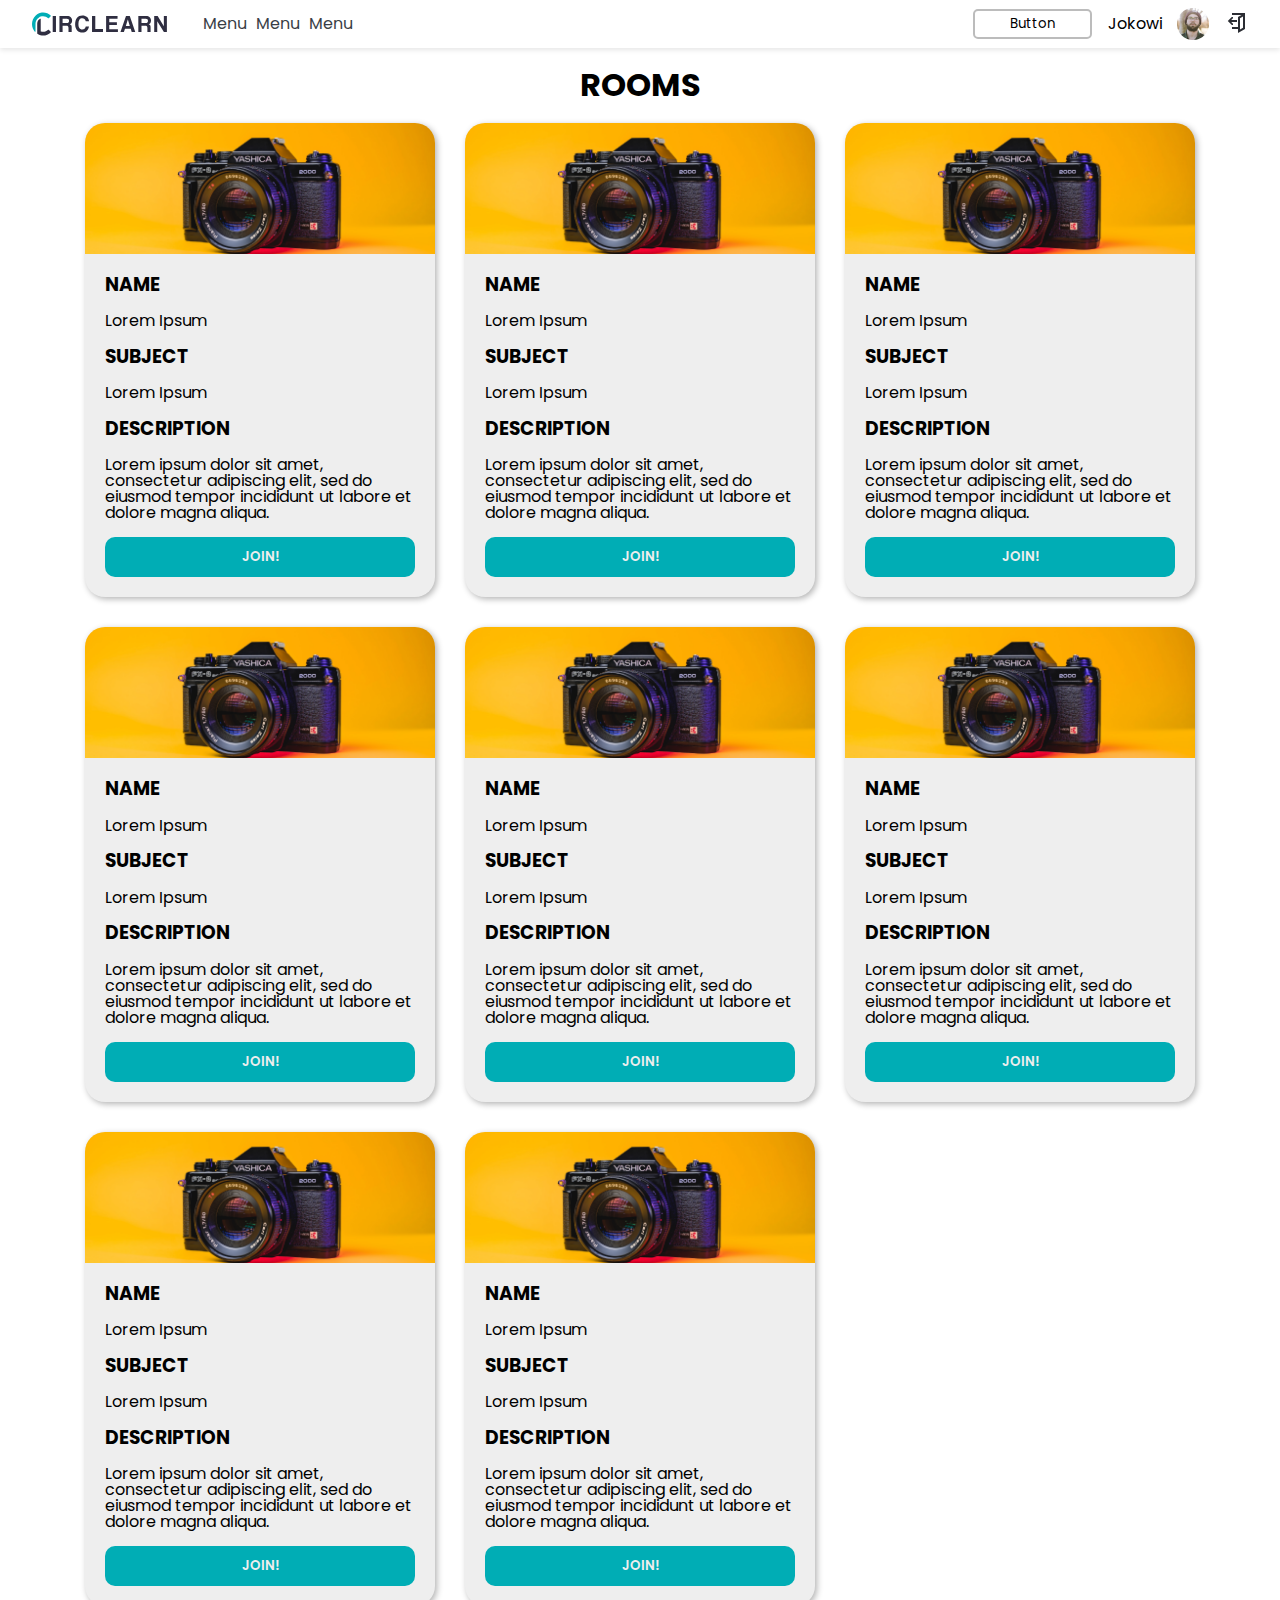
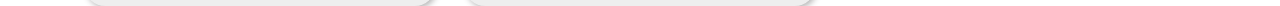
==== pages/mainPage.html @ 108f0775 "Added main page" ====
<!DOCTYPE html>
<html lang="en" prefix="og: https://ogp.me/ns#">
  <head>
    <meta charset="UTF-8" />
    <meta http-equiv="X-UA-Compatible" content="IE=edge" />
    <meta name="viewport" content="width=device-width, initial-scale=1.0" />
    <meta name="author" content="Circlearn" />
    <meta
      name="description"
      content="Join The Circle And Learn Together
according to the subjects you are interested in
With Productive Community of Students."
    />
    <!-- HTML Meta Tags -->
    <title>Rooms | Circlearn</title>
    <meta
      name="description"
      content="Join The Circle And Learn Together
according to the subjects you are interested in
With Productive Community of Students."
    />

    <!-- Facebook Meta Tags -->
    <meta
      property="og:url"
      content="https://sitouxz.github.io/Circlearn-Web/"
    />
    <meta property="og:type" content="website" />
    <meta property="og:title" content="Circlearn" />
    <meta
      property="og:description"
      content="Join The Circle And Learn Together
according to the subjects you are interested in
With Productive Community of Students."
    />
    <meta property="og:image" content="./assets/img/Hero-logo.svg" />

    <!-- Twitter Meta Tags -->
    <meta name="twitter:card" content="summary_large_image" />
    <meta property="twitter:domain" content="sitouxz.github.io" />
    <meta
      property="twitter:url"
      content="https://sitouxz.github.io/Circlearn-Web/"
    />
    <meta name="twitter:title" content="Circlearn" />
    <meta
      name="twitter:description"
      content="Join The Circle And Learn Together
according to the subjects you are interested in
With Productive Community of Students."
    />
    <meta name="twitter:image" content="./assets/img/Hero-logo.svg" />
    <title>Circlearn</title>
    <link
      rel="shortcut icon"
      href="./assets/img/Logo.svg"
      type="image/x-icon"
    />
    <link rel="stylesheet" href="../assets/css/mainPage.css" />
    <link
      href="https://cdn.jsdelivr.net/npm/boxicons@2.0.5/css/boxicons.min.css"
      rel="stylesheet"
    />
  </head>
  <body>
    <header>
      <div class="left">
        <img src="../assets/img/Hero-logo.svg" alt="Logo" />
        <nav>
          <ul>
            <li><a href="#">Menu</a></li>
            <li><a href="#">Menu</a></li>
            <li><a href="#">Menu</a></li>
          </ul>
        </nav>
      </div>
      <div class="right">
        <button>Button</button>
        <div class="user">
          <p>Jokowi</p>
          <img src="../assets/img/User-avatar.png" alt="User" />
        </div>
        <a href="#">
          <img src="../assets/img/Exit.svg" alt="" />
        </a>
      </div>
    </header>
    <section>
      <div class="card-container">
        <h1>ROOMS</h1>
        <div class="grid">
          <article>
            <img src="../assets/img/card-banner.png" alt="" />
            <div class="text">
              <h3>Name</h3>
              <p>Lorem Ipsum</p>
              <h3>Subject</h3>
              <p>Lorem Ipsum</p>
              <h3>description</h3>
              <p>
                Lorem ipsum dolor sit amet, consectetur adipiscing elit, sed do
                eiusmod tempor incididunt ut labore et dolore magna aliqua.
              </p>
              <button>Join!</button>
            </div>
          </article>
          <article>
            <img src="../assets/img/card-banner.png" alt="" />
            <div class="text">
              <h3>Name</h3>
              <p>Lorem Ipsum</p>
              <h3>Subject</h3>
              <p>Lorem Ipsum</p>
              <h3>description</h3>
              <p>
                Lorem ipsum dolor sit amet, consectetur adipiscing elit, sed do
                eiusmod tempor incididunt ut labore et dolore magna aliqua.
              </p>
              <button>Join!</button>
            </div>
          </article>
          <article>
            <img src="../assets/img/card-banner.png" alt="" />
            <div class="text">
              <h3>Name</h3>
              <p>Lorem Ipsum</p>
              <h3>Subject</h3>
              <p>Lorem Ipsum</p>
              <h3>description</h3>
              <p>
                Lorem ipsum dolor sit amet, consectetur adipiscing elit, sed do
                eiusmod tempor incididunt ut labore et dolore magna aliqua.
              </p>
              <button>Join!</button>
            </div>
          </article>
          <article>
            <img src="../assets/img/card-banner.png" alt="" />
            <div class="text">
              <h3>Name</h3>
              <p>Lorem Ipsum</p>
              <h3>Subject</h3>
              <p>Lorem Ipsum</p>
              <h3>description</h3>
              <p>
                Lorem ipsum dolor sit amet, consectetur adipiscing elit, sed do
                eiusmod tempor incididunt ut labore et dolore magna aliqua.
              </p>
              <button>Join!</button>
            </div>
          </article>
          <article>
            <img src="../assets/img/card-banner.png" alt="" />
            <div class="text">
              <h3>Name</h3>
              <p>Lorem Ipsum</p>
              <h3>Subject</h3>
              <p>Lorem Ipsum</p>
              <h3>description</h3>
              <p>
                Lorem ipsum dolor sit amet, consectetur adipiscing elit, sed do
                eiusmod tempor incididunt ut labore et dolore magna aliqua.
              </p>
              <button>Join!</button>
            </div>
          </article>
          <article>
            <img src="../assets/img/card-banner.png" alt="" />
            <div class="text">
              <h3>Name</h3>
              <p>Lorem Ipsum</p>
              <h3>Subject</h3>
              <p>Lorem Ipsum</p>
              <h3>description</h3>
              <p>
                Lorem ipsum dolor sit amet, consectetur adipiscing elit, sed do
                eiusmod tempor incididunt ut labore et dolore magna aliqua.
              </p>
              <button>Join!</button>
            </div>
          </article>
          <article>
            <img src="../assets/img/card-banner.png" alt="" />
            <div class="text">
              <h3>Name</h3>
              <p>Lorem Ipsum</p>
              <h3>Subject</h3>
              <p>Lorem Ipsum</p>
              <h3>description</h3>
              <p>
                Lorem ipsum dolor sit amet, consectetur adipiscing elit, sed do
                eiusmod tempor incididunt ut labore et dolore magna aliqua.
              </p>
              <button>Join!</button>
            </div>
          </article>
          <article>
            <img src="../assets/img/card-banner.png" alt="" />
            <div class="text">
              <h3>Name</h3>
              <p>Lorem Ipsum</p>
              <h3>Subject</h3>
              <p>Lorem Ipsum</p>
              <h3>description</h3>
              <p>
                Lorem ipsum dolor sit amet, consectetur adipiscing elit, sed do
                eiusmod tempor incididunt ut labore et dolore magna aliqua.
              </p>
              <button>Join!</button>
            </div>
          </article>
        </div>
      </div>
    </section>
  </body>
</html>
---- assets/css/mainPage.css ----
@import url("https://fonts.googleapis.com/css2?family=Poppins:wght@400;500;600;700&display=swap");

:root {
  --primary-color: #00adb5;
  --secondary-color: #aad8d3;
  --light-color: #eeeeee;
  --dark-color: #393e46;
  --darker-color: #282c31;
  --primary-darker-color: #001c1e;
  --gray-color: #bcbcbc;
  --dark-secondary-color: #2f2e41;
}

html,
body {
  margin: 0;
  padding: 0;
  box-sizing: border-box;
  line-height: 1;
  font-family: "Poppins", sans-serif;
}

header {
  display: flex;
  justify-content: space-between;
  padding: 24px 32px;
  box-shadow: 0px 2px 5px 0px rgba(0, 0, 0, 0.1);
}

.left {
  display: flex;
  justify-content: space-between;
  align-items: center;
  height: 0;
  width: 325px;
}

.left img {
  width: 135px;
  height: 25.17px;
}

.left ul {
  display: flex;
  padding: 0;
  margin: 0;
}

.left ul li {
  list-style: none;
  padding: 0 5px;
}

.left ul li a {
  text-decoration: none;
  color: var(--dark-color);
}

.right {
  display: flex;
  justify-content: space-between;
  align-items: center;
  height: 0;
  width: 275px;
}

.right button {
  border: 2px solid var(--gray-color);
  background-color: white;
  border-radius: 5px;
  padding: 3px 35px;
  font-family: "Poppins", sans-serif;
  transition: 0.3s;
}

.right button:hover {
  background-color: rgb(247, 247, 247);
  transition: 0.3s;
}

.user {
  display: flex;
  align-items: center;
}

.user img {
  height: 32px;
  margin-left: 15px;
}

.card-container {
  display: flex;
  flex-direction: column;
  align-items: center;
}

.grid {
  display: grid;
  grid-template-columns: repeat(4, 1fr);
  grid-gap: 30px;
}

.grid > article {
  background-color: var(--light-color);
  border: none;
  box-shadow: 2px 2px 6px 0px rgba(0, 0, 0, 0.3);
  border-radius: 20px;
  width: 350px;
  transition: 0.3s;
}

.grid > article:hover {
  transform: translateY(5px);
  box-shadow: 2px 2px 26px 0px rgba(0, 0, 0, 0.3);
  transition: 0.3s;
}

.grid > article img {
  width: 100%;
  border-top-left-radius: 20px;
  border-top-right-radius: 20px;
}

.text {
  padding: 0 20px 20px;
}

.text h3 {
  text-transform: uppercase;
}

.text button {
  background-color: var(--primary-color);
  border-radius: 10px;
  border: none;
  color: var(--light-color);
  padding: 10px;
  width: 100%;
  font-weight: 600;
  font-family: "Poppins", sans-serif;
  text-transform: uppercase;
  cursor: pointer;
}

@media (max-width: 1500px) {
  .grid {
    grid-template-columns: repeat(3, 1fr);
  }
}
@media (max-width: 1150px) {
  .grid {
    grid-template-columns: repeat(2, 1fr);
  }
}
@media (max-width: 750px) {
  .grid {
    grid-template-columns: repeat(1, 1fr);
  }
}
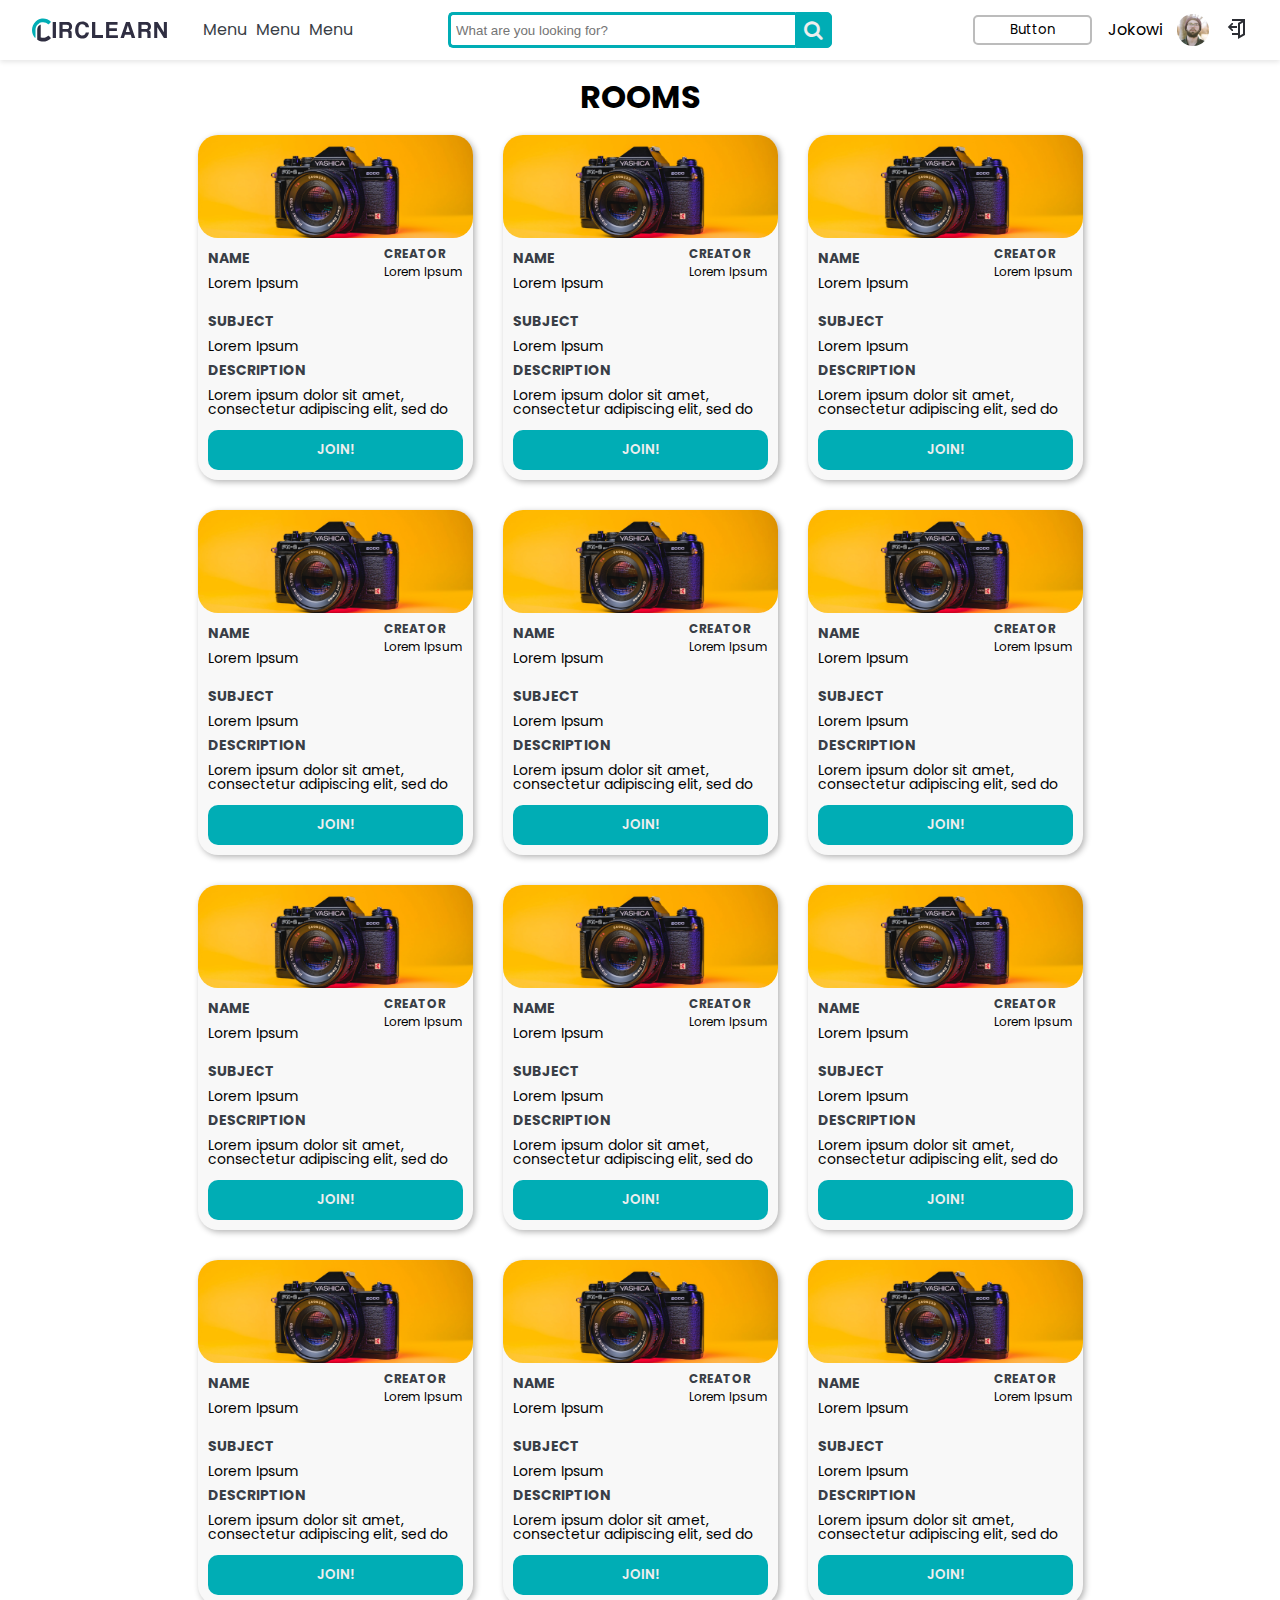
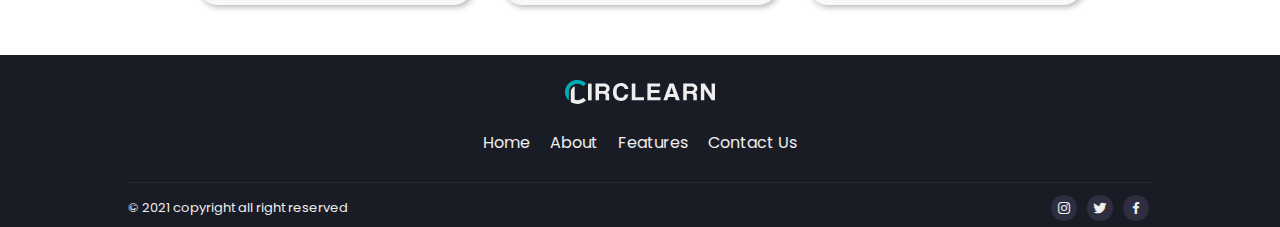
==== commit 841e4ded: "Added Search bar, creator name" ====
--- a/pages/mainPage.html
+++ b/pages/mainPage.html
@@ -60,6 +60,10 @@
     <link
       href="https://cdn.jsdelivr.net/npm/boxicons@2.0.5/css/boxicons.min.css"
       rel="stylesheet"
+    />
+    <link
+      rel="stylesheet"
+      href="https://cdnjs.cloudflare.com/ajax/libs/font-awesome/4.7.0/css/font-awesome.min.css"
     />
   </head>
   <body>
@@ -74,6 +78,18 @@
           </ul>
         </nav>
       </div>
+      <div class="wrap">
+        <div class="search">
+          <input
+            type="text"
+            class="searchTerm"
+            placeholder="What are you looking for?"
+          />
+          <button type="submit" class="searchButton">
+            <i class="fa fa-search"></i>
+          </button>
+        </div>
+      </div>
       <div class="right">
         <button>Button</button>
         <div class="user">
@@ -92,119 +108,263 @@
           <article>
             <img src="../assets/img/card-banner.png" alt="" />
             <div class="text">
-              <h3>Name</h3>
-              <p>Lorem Ipsum</p>
-              <h3>Subject</h3>
-              <p>Lorem Ipsum</p>
-              <h3>description</h3>
-              <p>
-                Lorem ipsum dolor sit amet, consectetur adipiscing elit, sed do
-                eiusmod tempor incididunt ut labore et dolore magna aliqua.
-              </p>
-              <button>Join!</button>
-            </div>
-          </article>
-          <article>
-            <img src="../assets/img/card-banner.png" alt="" />
-            <div class="text">
-              <h3>Name</h3>
-              <p>Lorem Ipsum</p>
-              <h3>Subject</h3>
-              <p>Lorem Ipsum</p>
-              <h3>description</h3>
-              <p>
-                Lorem ipsum dolor sit amet, consectetur adipiscing elit, sed do
-                eiusmod tempor incididunt ut labore et dolore magna aliqua.
-              </p>
-              <button>Join!</button>
-            </div>
-          </article>
-          <article>
-            <img src="../assets/img/card-banner.png" alt="" />
-            <div class="text">
-              <h3>Name</h3>
-              <p>Lorem Ipsum</p>
-              <h3>Subject</h3>
-              <p>Lorem Ipsum</p>
-              <h3>description</h3>
-              <p>
-                Lorem ipsum dolor sit amet, consectetur adipiscing elit, sed do
-                eiusmod tempor incididunt ut labore et dolore magna aliqua.
-              </p>
-              <button>Join!</button>
-            </div>
-          </article>
-          <article>
-            <img src="../assets/img/card-banner.png" alt="" />
-            <div class="text">
-              <h3>Name</h3>
-              <p>Lorem Ipsum</p>
-              <h3>Subject</h3>
-              <p>Lorem Ipsum</p>
-              <h3>description</h3>
-              <p>
-                Lorem ipsum dolor sit amet, consectetur adipiscing elit, sed do
-                eiusmod tempor incididunt ut labore et dolore magna aliqua.
-              </p>
-              <button>Join!</button>
-            </div>
-          </article>
-          <article>
-            <img src="../assets/img/card-banner.png" alt="" />
-            <div class="text">
-              <h3>Name</h3>
-              <p>Lorem Ipsum</p>
-              <h3>Subject</h3>
-              <p>Lorem Ipsum</p>
-              <h3>description</h3>
-              <p>
-                Lorem ipsum dolor sit amet, consectetur adipiscing elit, sed do
-                eiusmod tempor incididunt ut labore et dolore magna aliqua.
-              </p>
-              <button>Join!</button>
-            </div>
-          </article>
-          <article>
-            <img src="../assets/img/card-banner.png" alt="" />
-            <div class="text">
-              <h3>Name</h3>
-              <p>Lorem Ipsum</p>
-              <h3>Subject</h3>
-              <p>Lorem Ipsum</p>
-              <h3>description</h3>
-              <p>
-                Lorem ipsum dolor sit amet, consectetur adipiscing elit, sed do
-                eiusmod tempor incididunt ut labore et dolore magna aliqua.
-              </p>
-              <button>Join!</button>
-            </div>
-          </article>
-          <article>
-            <img src="../assets/img/card-banner.png" alt="" />
-            <div class="text">
-              <h3>Name</h3>
-              <p>Lorem Ipsum</p>
-              <h3>Subject</h3>
-              <p>Lorem Ipsum</p>
-              <h3>description</h3>
-              <p>
-                Lorem ipsum dolor sit amet, consectetur adipiscing elit, sed do
-                eiusmod tempor incididunt ut labore et dolore magna aliqua.
-              </p>
-              <button>Join!</button>
-            </div>
-          </article>
-          <article>
-            <img src="../assets/img/card-banner.png" alt="" />
-            <div class="text">
-              <h3>Name</h3>
-              <p>Lorem Ipsum</p>
-              <h3>Subject</h3>
-              <p>Lorem Ipsum</p>
-              <h3>description</h3>
-              <p>
-                Lorem ipsum dolor sit amet, consectetur adipiscing elit, sed do
-                eiusmod tempor incididunt ut labore et dolore magna aliqua.
+              <div class="creator-container">
+                <div class="name">
+                  <h3>Name</h3>
+                  <p>Lorem Ipsum</p>
+                </div>
+                <div class="creator">
+                  <h3>Creator</h3>
+                  <p>Lorem Ipsum</p>
+                </div>
+              </div>
+              <h3>Subject</h3>
+              <p>Lorem Ipsum</p>
+              <h3>description</h3>
+              <p>
+                Lorem ipsum dolor sit amet, consectetur adipiscing elit, sed do
+              </p>
+              <button>Join!</button>
+            </div>
+          </article>
+          <article>
+            <img src="../assets/img/card-banner.png" alt="" />
+            <div class="text">
+              <div class="creator-container">
+                <div class="name">
+                  <h3>Name</h3>
+                  <p>Lorem Ipsum</p>
+                </div>
+                <div class="creator">
+                  <h3>Creator</h3>
+                  <p>Lorem Ipsum</p>
+                </div>
+              </div>
+              <h3>Subject</h3>
+              <p>Lorem Ipsum</p>
+              <h3>description</h3>
+              <p>
+                Lorem ipsum dolor sit amet, consectetur adipiscing elit, sed do
+              </p>
+              <button>Join!</button>
+            </div>
+          </article>
+          <article>
+            <img src="../assets/img/card-banner.png" alt="" />
+            <div class="text">
+              <div class="creator-container">
+                <div class="name">
+                  <h3>Name</h3>
+                  <p>Lorem Ipsum</p>
+                </div>
+                <div class="creator">
+                  <h3>Creator</h3>
+                  <p>Lorem Ipsum</p>
+                </div>
+              </div>
+              <h3>Subject</h3>
+              <p>Lorem Ipsum</p>
+              <h3>description</h3>
+              <p>
+                Lorem ipsum dolor sit amet, consectetur adipiscing elit, sed do
+              </p>
+              <button>Join!</button>
+            </div>
+          </article>
+          <article>
+            <img src="../assets/img/card-banner.png" alt="" />
+            <div class="text">
+              <div class="creator-container">
+                <div class="name">
+                  <h3>Name</h3>
+                  <p>Lorem Ipsum</p>
+                </div>
+                <div class="creator">
+                  <h3>Creator</h3>
+                  <p>Lorem Ipsum</p>
+                </div>
+              </div>
+              <h3>Subject</h3>
+              <p>Lorem Ipsum</p>
+              <h3>description</h3>
+              <p>
+                Lorem ipsum dolor sit amet, consectetur adipiscing elit, sed do
+              </p>
+              <button>Join!</button>
+            </div>
+          </article>
+          <article>
+            <img src="../assets/img/card-banner.png" alt="" />
+            <div class="text">
+              <div class="creator-container">
+                <div class="name">
+                  <h3>Name</h3>
+                  <p>Lorem Ipsum</p>
+                </div>
+                <div class="creator">
+                  <h3>Creator</h3>
+                  <p>Lorem Ipsum</p>
+                </div>
+              </div>
+              <h3>Subject</h3>
+              <p>Lorem Ipsum</p>
+              <h3>description</h3>
+              <p>
+                Lorem ipsum dolor sit amet, consectetur adipiscing elit, sed do
+              </p>
+              <button>Join!</button>
+            </div>
+          </article>
+          <article>
+            <img src="../assets/img/card-banner.png" alt="" />
+            <div class="text">
+              <div class="creator-container">
+                <div class="name">
+                  <h3>Name</h3>
+                  <p>Lorem Ipsum</p>
+                </div>
+                <div class="creator">
+                  <h3>Creator</h3>
+                  <p>Lorem Ipsum</p>
+                </div>
+              </div>
+              <h3>Subject</h3>
+              <p>Lorem Ipsum</p>
+              <h3>description</h3>
+              <p>
+                Lorem ipsum dolor sit amet, consectetur adipiscing elit, sed do
+              </p>
+              <button>Join!</button>
+            </div>
+          </article>
+          <article>
+            <img src="../assets/img/card-banner.png" alt="" />
+            <div class="text">
+              <div class="creator-container">
+                <div class="name">
+                  <h3>Name</h3>
+                  <p>Lorem Ipsum</p>
+                </div>
+                <div class="creator">
+                  <h3>Creator</h3>
+                  <p>Lorem Ipsum</p>
+                </div>
+              </div>
+              <h3>Subject</h3>
+              <p>Lorem Ipsum</p>
+              <h3>description</h3>
+              <p>
+                Lorem ipsum dolor sit amet, consectetur adipiscing elit, sed do
+              </p>
+              <button>Join!</button>
+            </div>
+          </article>
+          <article>
+            <img src="../assets/img/card-banner.png" alt="" />
+            <div class="text">
+              <div class="creator-container">
+                <div class="name">
+                  <h3>Name</h3>
+                  <p>Lorem Ipsum</p>
+                </div>
+                <div class="creator">
+                  <h3>Creator</h3>
+                  <p>Lorem Ipsum</p>
+                </div>
+              </div>
+              <h3>Subject</h3>
+              <p>Lorem Ipsum</p>
+              <h3>description</h3>
+              <p>
+                Lorem ipsum dolor sit amet, consectetur adipiscing elit, sed do
+              </p>
+              <button>Join!</button>
+            </div>
+          </article>
+          <article>
+            <img src="../assets/img/card-banner.png" alt="" />
+            <div class="text">
+              <div class="creator-container">
+                <div class="name">
+                  <h3>Name</h3>
+                  <p>Lorem Ipsum</p>
+                </div>
+                <div class="creator">
+                  <h3>Creator</h3>
+                  <p>Lorem Ipsum</p>
+                </div>
+              </div>
+              <h3>Subject</h3>
+              <p>Lorem Ipsum</p>
+              <h3>description</h3>
+              <p>
+                Lorem ipsum dolor sit amet, consectetur adipiscing elit, sed do
+              </p>
+              <button>Join!</button>
+            </div>
+          </article>
+          <article>
+            <img src="../assets/img/card-banner.png" alt="" />
+            <div class="text">
+              <div class="creator-container">
+                <div class="name">
+                  <h3>Name</h3>
+                  <p>Lorem Ipsum</p>
+                </div>
+                <div class="creator">
+                  <h3>Creator</h3>
+                  <p>Lorem Ipsum</p>
+                </div>
+              </div>
+              <h3>Subject</h3>
+              <p>Lorem Ipsum</p>
+              <h3>description</h3>
+              <p>
+                Lorem ipsum dolor sit amet, consectetur adipiscing elit, sed do
+              </p>
+              <button>Join!</button>
+            </div>
+          </article>
+          <article>
+            <img src="../assets/img/card-banner.png" alt="" />
+            <div class="text">
+              <div class="creator-container">
+                <div class="name">
+                  <h3>Name</h3>
+                  <p>Lorem Ipsum</p>
+                </div>
+                <div class="creator">
+                  <h3>Creator</h3>
+                  <p>Lorem Ipsum</p>
+                </div>
+              </div>
+              <h3>Subject</h3>
+              <p>Lorem Ipsum</p>
+              <h3>description</h3>
+              <p>
+                Lorem ipsum dolor sit amet, consectetur adipiscing elit, sed do
+              </p>
+              <button>Join!</button>
+            </div>
+          </article>
+          <article>
+            <img src="../assets/img/card-banner.png" alt="" />
+            <div class="text">
+              <div class="creator-container">
+                <div class="name">
+                  <h3>Name</h3>
+                  <p>Lorem Ipsum</p>
+                </div>
+                <div class="creator">
+                  <h3>Creator</h3>
+                  <p>Lorem Ipsum</p>
+                </div>
+              </div>
+              <h3>Subject</h3>
+              <p>Lorem Ipsum</p>
+              <h3>description</h3>
+              <p>
+                Lorem ipsum dolor sit amet, consectetur adipiscing elit, sed do
               </p>
               <button>Join!</button>
             </div>
@@ -212,5 +372,27 @@
         </div>
       </div>
     </section>
+    <div class="footer">
+      <div class="footer-container">
+        <div class="footer-nav">
+          <img src="../assets/img/Footer-logo.svg" alt="Logo" />
+          <nav>
+            <ul>
+              <li><a href="#">Home</a></li>
+              <li><a href="#">About</a></li>
+              <li><a href="#">Features</a></li>
+              <li><a href="#">Contact Us</a></li>
+            </ul>
+          </nav>
+        </div>
+        <div class="copyright">
+          <p>&#169; 2021 copyright all right reserved</p>
+          <div class="social-media">
+            <a href="#"><i class="bx bxl-instagram"> </i></a>
+            <a href="#"><i class="bx bxl-twitter"> </i></a>
+            <a href="#"><i class="bx bxl-facebook"> </i></a>
+          </div>
+        </div>
+      </div>
   </body>
 </html>
--- a/assets/css/mainPage.css
+++ b/assets/css/mainPage.css
@@ -23,7 +23,7 @@
 header {
   display: flex;
   justify-content: space-between;
-  padding: 24px 32px;
+  padding: 30px 32px;
   box-shadow: 0px 2px 5px 0px rgba(0, 0, 0, 0.1);
 }
 
@@ -54,6 +54,48 @@
 .left ul li a {
   text-decoration: none;
   color: var(--dark-color);
+}
+
+.search {
+  width: 100%;
+  position: relative;
+  display: flex;
+}
+
+.searchTerm {
+  width: 100%;
+  border: 3px solid var(--primary-color);
+  border-right: none;
+  padding: 5px;
+  height: 20px;
+  border-radius: 5px 0 0 5px;
+  outline: none;
+  color: var(--secondary-color);
+}
+
+.searchTerm:focus {
+  color: var(--primary-color);
+}
+
+.searchButton {
+  width: 40px;
+  height: 36px;
+  border: 1px solid var(--primary-color);
+  background: var(--primary-color);
+  text-align: center;
+  color: var(--light-color);
+  border-radius: 0 5px 5px 0;
+  cursor: pointer;
+  font-size: 20px;
+}
+
+/*Resize the wrap to see the search bar change!*/
+.wrap {
+  width: 30%;
+  position: absolute;
+  top: 30px;
+  left: 50%;
+  transform: translate(-50%, -50%);
 }
 
 .right {
@@ -101,11 +143,11 @@
 }
 
 .grid > article {
-  background-color: var(--light-color);
+  background-color: rgb(248, 248, 248);
   border: none;
   box-shadow: 2px 2px 6px 0px rgba(0, 0, 0, 0.3);
   border-radius: 20px;
-  width: 350px;
+  width: 275px;
   transition: 0.3s;
 }
 
@@ -117,16 +159,35 @@
 
 .grid > article img {
   width: 100%;
-  border-top-left-radius: 20px;
-  border-top-right-radius: 20px;
+  border-radius: 20px;
+}
+
+.creator-container {
+  display: flex;
+  justify-content: space-between;
+}
+
+.creator-container .creator h3 {
+  font-size: 12px;
+  line-height: 0.1;
+}
+.creator-container .creator p {
+  font-size: 12px;
 }
 
 .text {
-  padding: 0 20px 20px;
+  padding: 0 10px 10px;
 }
 
 .text h3 {
+  color: var(--dark-color);
   text-transform: uppercase;
+  font-size: 14px;
+  line-height: 0.5;
+}
+
+.text p {
+  font-size: 14px;
 }
 
 .text button {
@@ -157,3 +218,63 @@
     grid-template-columns: repeat(1, 1fr);
   }
 }
+.footer-container,
+.footer-nav {
+  display: flex;
+  align-items: center;
+  flex-direction: column;
+  background-color: #1a1c25;
+}
+
+.footer-container {
+  margin-top: 50px;
+}
+
+.footer-nav {
+  padding-top: 25px;
+  width: 80%;
+  border-bottom: 1px solid rgb(51, 56, 71, 0.5);
+}
+
+.footer-container img {
+  width: 150px;
+}
+
+.footer-container nav ul {
+  display: flex;
+  padding: 15px 0;
+}
+
+.footer-container ul li {
+  list-style: none;
+  padding: 0 10px;
+}
+
+.footer-container li a {
+  text-decoration: none;
+  color: var(--light-color);
+}
+
+.copyright {
+  width: 80%;
+  padding-top: 5px;
+  display: flex;
+  align-items: center;
+  justify-content: space-between;
+}
+
+.copyright p {
+  color: var(--light-color);
+  font-size: 13px;
+}
+
+.social-media a {
+  padding: 0 3px;
+}
+
+.social-media a i {
+  padding: 5px;
+  border-radius: 100%;
+  background-color: #2f2e41;
+  color: var(--light-color);
+}
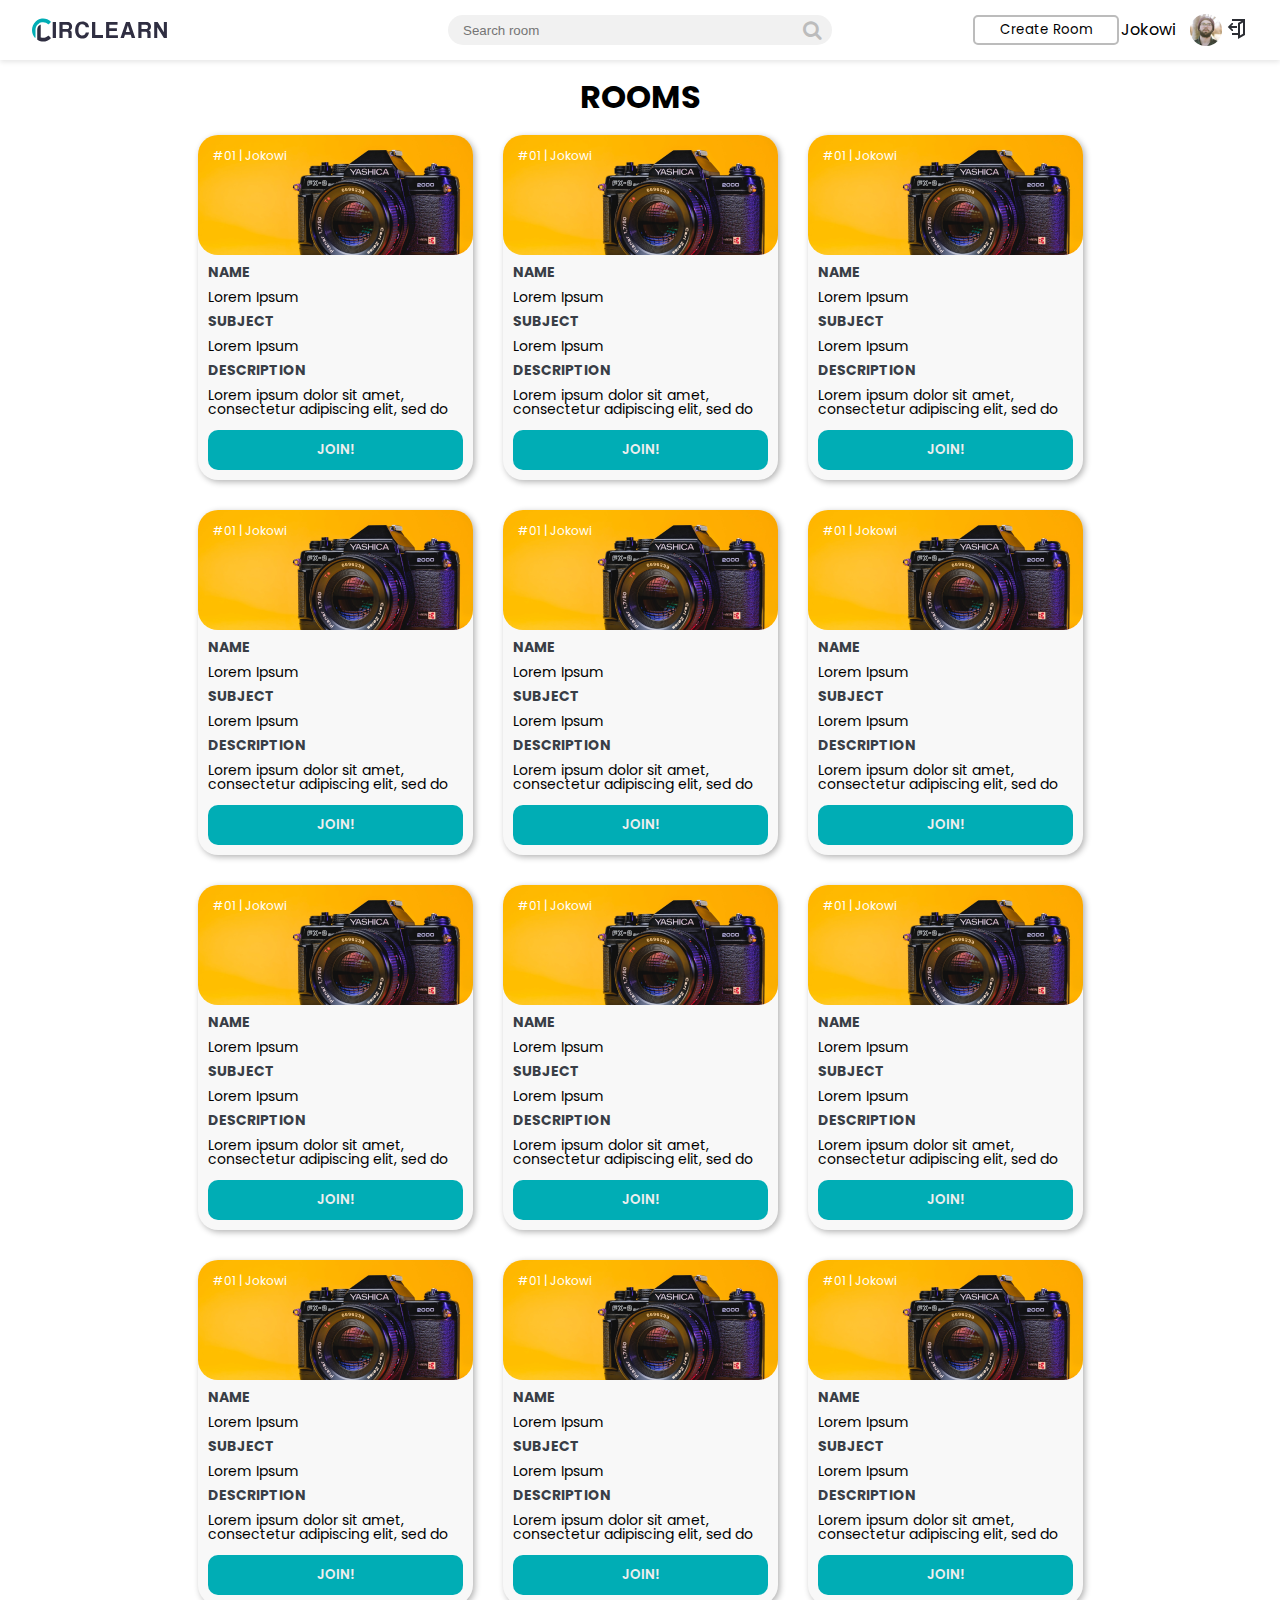
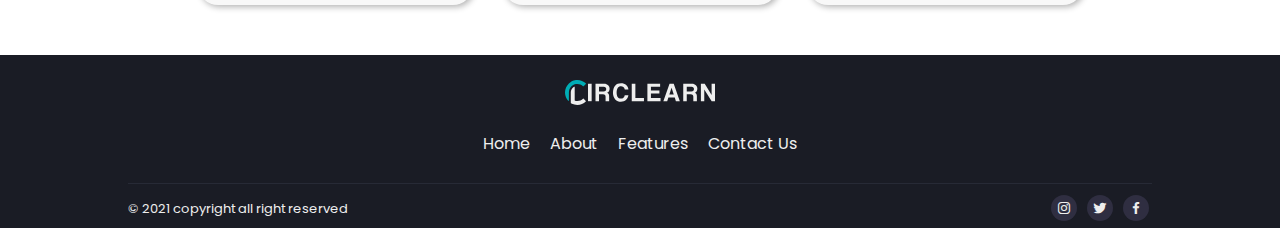
==== commit fc17d351: "fixed Main page responsive" ====
--- a/pages/mainPage.html
+++ b/pages/mainPage.html
@@ -53,7 +53,7 @@
     <title>Circlearn</title>
     <link
       rel="shortcut icon"
-      href="./assets/img/Logo.svg"
+      href="../assets/img/Logo.svg"
       type="image/x-icon"
     />
     <link rel="stylesheet" href="../assets/css/mainPage.css" />
@@ -70,20 +70,16 @@
     <header>
       <div class="left">
         <img src="../assets/img/Hero-logo.svg" alt="Logo" />
-        <nav>
-          <ul>
-            <li><a href="#">Menu</a></li>
-            <li><a href="#">Menu</a></li>
-            <li><a href="#">Menu</a></li>
-          </ul>
-        </nav>
+        <a href="javascript:void(0);" class="icon" onclick="myFunction()">
+         <i class="fa fa-bars"></i>
+        </a>
       </div>
       <div class="wrap">
         <div class="search">
           <input
             type="text"
             class="searchTerm"
-            placeholder="What are you looking for?"
+            placeholder="Search room"
           />
           <button type="submit" class="searchButton">
             <i class="fa fa-search"></i>
@@ -91,7 +87,7 @@
         </div>
       </div>
       <div class="right">
-        <button>Button</button>
+        <button>Create Room</button>
         <div class="user">
           <p>Jokowi</p>
           <img src="../assets/img/User-avatar.png" alt="User" />
@@ -101,265 +97,206 @@
         </a>
       </div>
     </header>
+    <div class="dropdown" id="myLinks">
+      <ul>
+        <li><a href="#">Profile</a></li>
+        <hr>
+        <li><a href="#">Privacy</a></li>
+        <hr>
+        <li><a href="#">Menu</a></li>
+        <hr>
+        <li><a href="#">Menu</a></li>
+        <hr>
+        <li class="log-out-link"><a href="#" >log out</a></li>
+      </ul>
+    </div>
     <section>
       <div class="card-container">
         <h1>ROOMS</h1>
         <div class="grid">
           <article>
-            <img src="../assets/img/card-banner.png" alt="" />
-            <div class="text">
-              <div class="creator-container">
-                <div class="name">
-                  <h3>Name</h3>
-                  <p>Lorem Ipsum</p>
-                </div>
-                <div class="creator">
-                  <h3>Creator</h3>
-                  <p>Lorem Ipsum</p>
-                </div>
-              </div>
-              <h3>Subject</h3>
-              <p>Lorem Ipsum</p>
-              <h3>description</h3>
-              <p>
-                Lorem ipsum dolor sit amet, consectetur adipiscing elit, sed do
-              </p>
-              <button>Join!</button>
-            </div>
-          </article>
-          <article>
-            <img src="../assets/img/card-banner.png" alt="" />
-            <div class="text">
-              <div class="creator-container">
-                <div class="name">
-                  <h3>Name</h3>
-                  <p>Lorem Ipsum</p>
-                </div>
-                <div class="creator">
-                  <h3>Creator</h3>
-                  <p>Lorem Ipsum</p>
-                </div>
-              </div>
-              <h3>Subject</h3>
-              <p>Lorem Ipsum</p>
-              <h3>description</h3>
-              <p>
-                Lorem ipsum dolor sit amet, consectetur adipiscing elit, sed do
-              </p>
-              <button>Join!</button>
-            </div>
-          </article>
-          <article>
-            <img src="../assets/img/card-banner.png" alt="" />
-            <div class="text">
-              <div class="creator-container">
-                <div class="name">
-                  <h3>Name</h3>
-                  <p>Lorem Ipsum</p>
-                </div>
-                <div class="creator">
-                  <h3>Creator</h3>
-                  <p>Lorem Ipsum</p>
-                </div>
-              </div>
-              <h3>Subject</h3>
-              <p>Lorem Ipsum</p>
-              <h3>description</h3>
-              <p>
-                Lorem ipsum dolor sit amet, consectetur adipiscing elit, sed do
-              </p>
-              <button>Join!</button>
-            </div>
-          </article>
-          <article>
-            <img src="../assets/img/card-banner.png" alt="" />
-            <div class="text">
-              <div class="creator-container">
-                <div class="name">
-                  <h3>Name</h3>
-                  <p>Lorem Ipsum</p>
-                </div>
-                <div class="creator">
-                  <h3>Creator</h3>
-                  <p>Lorem Ipsum</p>
-                </div>
-              </div>
-              <h3>Subject</h3>
-              <p>Lorem Ipsum</p>
-              <h3>description</h3>
-              <p>
-                Lorem ipsum dolor sit amet, consectetur adipiscing elit, sed do
-              </p>
-              <button>Join!</button>
-            </div>
-          </article>
-          <article>
-            <img src="../assets/img/card-banner.png" alt="" />
-            <div class="text">
-              <div class="creator-container">
-                <div class="name">
-                  <h3>Name</h3>
-                  <p>Lorem Ipsum</p>
-                </div>
-                <div class="creator">
-                  <h3>Creator</h3>
-                  <p>Lorem Ipsum</p>
-                </div>
-              </div>
-              <h3>Subject</h3>
-              <p>Lorem Ipsum</p>
-              <h3>description</h3>
-              <p>
-                Lorem ipsum dolor sit amet, consectetur adipiscing elit, sed do
-              </p>
-              <button>Join!</button>
-            </div>
-          </article>
-          <article>
-            <img src="../assets/img/card-banner.png" alt="" />
-            <div class="text">
-              <div class="creator-container">
-                <div class="name">
-                  <h3>Name</h3>
-                  <p>Lorem Ipsum</p>
-                </div>
-                <div class="creator">
-                  <h3>Creator</h3>
-                  <p>Lorem Ipsum</p>
-                </div>
-              </div>
-              <h3>Subject</h3>
-              <p>Lorem Ipsum</p>
-              <h3>description</h3>
-              <p>
-                Lorem ipsum dolor sit amet, consectetur adipiscing elit, sed do
-              </p>
-              <button>Join!</button>
-            </div>
-          </article>
-          <article>
-            <img src="../assets/img/card-banner.png" alt="" />
-            <div class="text">
-              <div class="creator-container">
-                <div class="name">
-                  <h3>Name</h3>
-                  <p>Lorem Ipsum</p>
-                </div>
-                <div class="creator">
-                  <h3>Creator</h3>
-                  <p>Lorem Ipsum</p>
-                </div>
-              </div>
-              <h3>Subject</h3>
-              <p>Lorem Ipsum</p>
-              <h3>description</h3>
-              <p>
-                Lorem ipsum dolor sit amet, consectetur adipiscing elit, sed do
-              </p>
-              <button>Join!</button>
-            </div>
-          </article>
-          <article>
-            <img src="../assets/img/card-banner.png" alt="" />
-            <div class="text">
-              <div class="creator-container">
-                <div class="name">
-                  <h3>Name</h3>
-                  <p>Lorem Ipsum</p>
-                </div>
-                <div class="creator">
-                  <h3>Creator</h3>
-                  <p>Lorem Ipsum</p>
-                </div>
-              </div>
-              <h3>Subject</h3>
-              <p>Lorem Ipsum</p>
-              <h3>description</h3>
-              <p>
-                Lorem ipsum dolor sit amet, consectetur adipiscing elit, sed do
-              </p>
-              <button>Join!</button>
-            </div>
-          </article>
-          <article>
-            <img src="../assets/img/card-banner.png" alt="" />
-            <div class="text">
-              <div class="creator-container">
-                <div class="name">
-                  <h3>Name</h3>
-                  <p>Lorem Ipsum</p>
-                </div>
-                <div class="creator">
-                  <h3>Creator</h3>
-                  <p>Lorem Ipsum</p>
-                </div>
-              </div>
-              <h3>Subject</h3>
-              <p>Lorem Ipsum</p>
-              <h3>description</h3>
-              <p>
-                Lorem ipsum dolor sit amet, consectetur adipiscing elit, sed do
-              </p>
-              <button>Join!</button>
-            </div>
-          </article>
-          <article>
-            <img src="../assets/img/card-banner.png" alt="" />
-            <div class="text">
-              <div class="creator-container">
-                <div class="name">
-                  <h3>Name</h3>
-                  <p>Lorem Ipsum</p>
-                </div>
-                <div class="creator">
-                  <h3>Creator</h3>
-                  <p>Lorem Ipsum</p>
-                </div>
-              </div>
-              <h3>Subject</h3>
-              <p>Lorem Ipsum</p>
-              <h3>description</h3>
-              <p>
-                Lorem ipsum dolor sit amet, consectetur adipiscing elit, sed do
-              </p>
-              <button>Join!</button>
-            </div>
-          </article>
-          <article>
-            <img src="../assets/img/card-banner.png" alt="" />
-            <div class="text">
-              <div class="creator-container">
-                <div class="name">
-                  <h3>Name</h3>
-                  <p>Lorem Ipsum</p>
-                </div>
-                <div class="creator">
-                  <h3>Creator</h3>
-                  <p>Lorem Ipsum</p>
-                </div>
-              </div>
-              <h3>Subject</h3>
-              <p>Lorem Ipsum</p>
-              <h3>description</h3>
-              <p>
-                Lorem ipsum dolor sit amet, consectetur adipiscing elit, sed do
-              </p>
-              <button>Join!</button>
-            </div>
-          </article>
-          <article>
-            <img src="../assets/img/card-banner.png" alt="" />
-            <div class="text">
-              <div class="creator-container">
-                <div class="name">
-                  <h3>Name</h3>
-                  <p>Lorem Ipsum</p>
-                </div>
-                <div class="creator">
-                  <h3>Creator</h3>
-                  <p>Lorem Ipsum</p>
-                </div>
-              </div>
+            <div class="img-container">
+              <p>#01 | Jokowi</p>
+            </div>
+            <div class="text">
+              <h3>Name</h3>
+              <p>Lorem Ipsum</p>
+              <h3>Subject</h3>
+              <p>Lorem Ipsum</p>
+              <h3>description</h3>
+              <p>
+                Lorem ipsum dolor sit amet, consectetur adipiscing elit, sed do
+              </p>
+              <button>Join!</button>
+            </div>
+          </article>
+          <article>
+            <div class="img-container">
+              <p>#01 | Jokowi</p>
+            </div>
+            <div class="text">
+              <h3>Name</h3>
+              <p>Lorem Ipsum</p>
+              <h3>Subject</h3>
+              <p>Lorem Ipsum</p>
+              <h3>description</h3>
+              <p>
+                Lorem ipsum dolor sit amet, consectetur adipiscing elit, sed do
+              </p>
+              <button>Join!</button>
+            </div>
+          </article>
+          <article>
+            <div class="img-container">
+              <p>#01 | Jokowi</p>
+            </div>
+            <div class="text">
+              <h3>Name</h3>
+              <p>Lorem Ipsum</p>
+              <h3>Subject</h3>
+              <p>Lorem Ipsum</p>
+              <h3>description</h3>
+              <p>
+                Lorem ipsum dolor sit amet, consectetur adipiscing elit, sed do
+              </p>
+              <button>Join!</button>
+            </div>
+          </article>
+          <article>
+            <div class="img-container">
+              <p>#01 | Jokowi</p>
+            </div>
+            <div class="text">
+              <h3>Name</h3>
+              <p>Lorem Ipsum</p>
+              <h3>Subject</h3>
+              <p>Lorem Ipsum</p>
+              <h3>description</h3>
+              <p>
+                Lorem ipsum dolor sit amet, consectetur adipiscing elit, sed do
+              </p>
+              <button>Join!</button>
+            </div>
+          </article>
+          <article>
+            <div class="img-container">
+              <p>#01 | Jokowi</p>
+            </div>
+            <div class="text">
+              <h3>Name</h3>
+              <p>Lorem Ipsum</p>
+              <h3>Subject</h3>
+              <p>Lorem Ipsum</p>
+              <h3>description</h3>
+              <p>
+                Lorem ipsum dolor sit amet, consectetur adipiscing elit, sed do
+              </p>
+              <button>Join!</button>
+            </div>
+          </article>
+          <article>
+            <div class="img-container">
+              <p>#01 | Jokowi</p>
+            </div>
+            <div class="text">
+              <h3>Name</h3>
+              <p>Lorem Ipsum</p>
+              <h3>Subject</h3>
+              <p>Lorem Ipsum</p>
+              <h3>description</h3>
+              <p>
+                Lorem ipsum dolor sit amet, consectetur adipiscing elit, sed do
+              </p>
+              <button>Join!</button>
+            </div>
+          </article>
+          <article>
+            <div class="img-container">
+              <p>#01 | Jokowi</p>
+            </div>
+            <div class="text">
+              <h3>Name</h3>
+              <p>Lorem Ipsum</p>
+              <h3>Subject</h3>
+              <p>Lorem Ipsum</p>
+              <h3>description</h3>
+              <p>
+                Lorem ipsum dolor sit amet, consectetur adipiscing elit, sed do
+              </p>
+              <button>Join!</button>
+            </div>
+          </article>
+          <article>
+            <div class="img-container">
+              <p>#01 | Jokowi</p>
+            </div>
+            <div class="text">
+              <h3>Name</h3>
+              <p>Lorem Ipsum</p>
+              <h3>Subject</h3>
+              <p>Lorem Ipsum</p>
+              <h3>description</h3>
+              <p>
+                Lorem ipsum dolor sit amet, consectetur adipiscing elit, sed do
+              </p>
+              <button>Join!</button>
+            </div>
+          </article>
+          <article>
+            <div class="img-container">
+              <p>#01 | Jokowi</p>
+            </div>
+            <div class="text">
+              <h3>Name</h3>
+              <p>Lorem Ipsum</p>
+              <h3>Subject</h3>
+              <p>Lorem Ipsum</p>
+              <h3>description</h3>
+              <p>
+                Lorem ipsum dolor sit amet, consectetur adipiscing elit, sed do
+              </p>
+              <button>Join!</button>
+            </div>
+          </article>
+          <article>
+            <div class="img-container">
+              <p>#01 | Jokowi</p>
+            </div>
+            <div class="text">
+              <h3>Name</h3>
+              <p>Lorem Ipsum</p>
+              <h3>Subject</h3>
+              <p>Lorem Ipsum</p>
+              <h3>description</h3>
+              <p>
+                Lorem ipsum dolor sit amet, consectetur adipiscing elit, sed do
+              </p>
+              <button>Join!</button>
+            </div>
+          </article>
+          <article>
+            <div class="img-container">
+              <p>#01 | Jokowi</p>
+            </div>
+            <div class="text">
+              <h3>Name</h3>
+              <p>Lorem Ipsum</p>
+              <h3>Subject</h3>
+              <p>Lorem Ipsum</p>
+              <h3>description</h3>
+              <p>
+                Lorem ipsum dolor sit amet, consectetur adipiscing elit, sed do
+              </p>
+              <button>Join!</button>
+            </div>
+          </article>
+          <article>
+            <div class="img-container">
+              <p>#01 | Jokowi</p>
+            </div>
+            <div class="text">
+              <h3>Name</h3>
+              <p>Lorem Ipsum</p>
               <h3>Subject</h3>
               <p>Lorem Ipsum</p>
               <h3>description</h3>
@@ -394,5 +331,15 @@
           </div>
         </div>
       </div>
+      <script>
+        function myFunction() {
+          var x = document.getElementById("myLinks");
+          if (x.style.display === "block") {
+            x.style.display = "none";
+          } else {
+            x.style.display = "block";
+          }
+        }
+      </script>
   </body>
 </html>
--- a/assets/css/mainPage.css
+++ b/assets/css/mainPage.css
@@ -40,6 +40,11 @@
   height: 25.17px;
 }
 
+.left a {
+  display: none;
+  color: var(--dark-color);
+}
+
 .left ul {
   display: flex;
   padding: 0;
@@ -56,6 +61,39 @@
   color: var(--dark-color);
 }
 
+.dropdown {
+  padding-top: 5px;
+  padding-bottom: 5px;
+  display: none;
+  background-color: #f1f1f1;
+  box-shadow: 0px 5px 5px 0px rgba(0, 0, 0, 0.1);
+}
+
+.dropdown ul li {
+  list-style: none;
+  padding: 10px 0;
+  cursor: pointer;
+}
+
+.dropdown a {
+  text-decoration: none;
+  color: #777777;
+  font-size: 18px;
+}
+
+.dropdown ul li a:hover {
+  color: #2b2b2b;
+  border-bottom: 2px solid var(--dark-color);
+}
+
+.log-out-link a {
+  color: rgb(211, 118, 118);
+}
+
+hr {
+  border: 1px solid rgba(0, 0, 0, 0.1);
+}
+
 .search {
   width: 100%;
   position: relative;
@@ -64,29 +102,28 @@
 
 .searchTerm {
   width: 100%;
-  border: 3px solid var(--primary-color);
+  border: none;
+  background-color: #f1f1f1;
   border-right: none;
-  padding: 5px;
+  padding: 5px 15px;
   height: 20px;
-  border-radius: 5px 0 0 5px;
+  border-radius: 15px 0 0 15px;
   outline: none;
-  color: var(--secondary-color);
 }
 
 .searchTerm:focus {
-  color: var(--primary-color);
+  color: var(--dark-color);
 }
 
 .searchButton {
-  width: 40px;
-  height: 36px;
-  border: 1px solid var(--primary-color);
-  background: var(--primary-color);
+  border: none;
   text-align: center;
-  color: var(--light-color);
-  border-radius: 0 5px 5px 0;
+  color: var(--gray-color);
+  background-color: #f1f1f1;
+  border-radius: 0 15px 15px 0;
   cursor: pointer;
   font-size: 20px;
+  padding-right: 10px;
 }
 
 /*Resize the wrap to see the search bar change!*/
@@ -110,7 +147,7 @@
   border: 2px solid var(--gray-color);
   background-color: white;
   border-radius: 5px;
-  padding: 3px 35px;
+  padding: 3px 25px;
   font-family: "Poppins", sans-serif;
   transition: 0.3s;
 }
@@ -157,9 +194,18 @@
   transition: 0.3s;
 }
 
-.grid > article img {
+.grid > article .img-container {
+  background-image: url("../img/card-banner.png");
   width: 100%;
+  height: 120px;
   border-radius: 20px;
+}
+
+.img-container p {
+  font-size: 12px;
+  padding: 15px;
+  margin: 0;
+  color: white;
 }
 
 .creator-container {
@@ -212,6 +258,27 @@
   .grid {
     grid-template-columns: repeat(2, 1fr);
   }
+
+  .left img {
+    display: none;
+  }
+
+  .left a {
+    display: block;
+  }
+
+  .user p {
+    display: none;
+  }
+
+  .right a {
+    display: none;
+  }
+
+  .wrap {
+    position: absolute;
+    left: 31%;
+  }
 }
 @media (max-width: 750px) {
   .grid {
